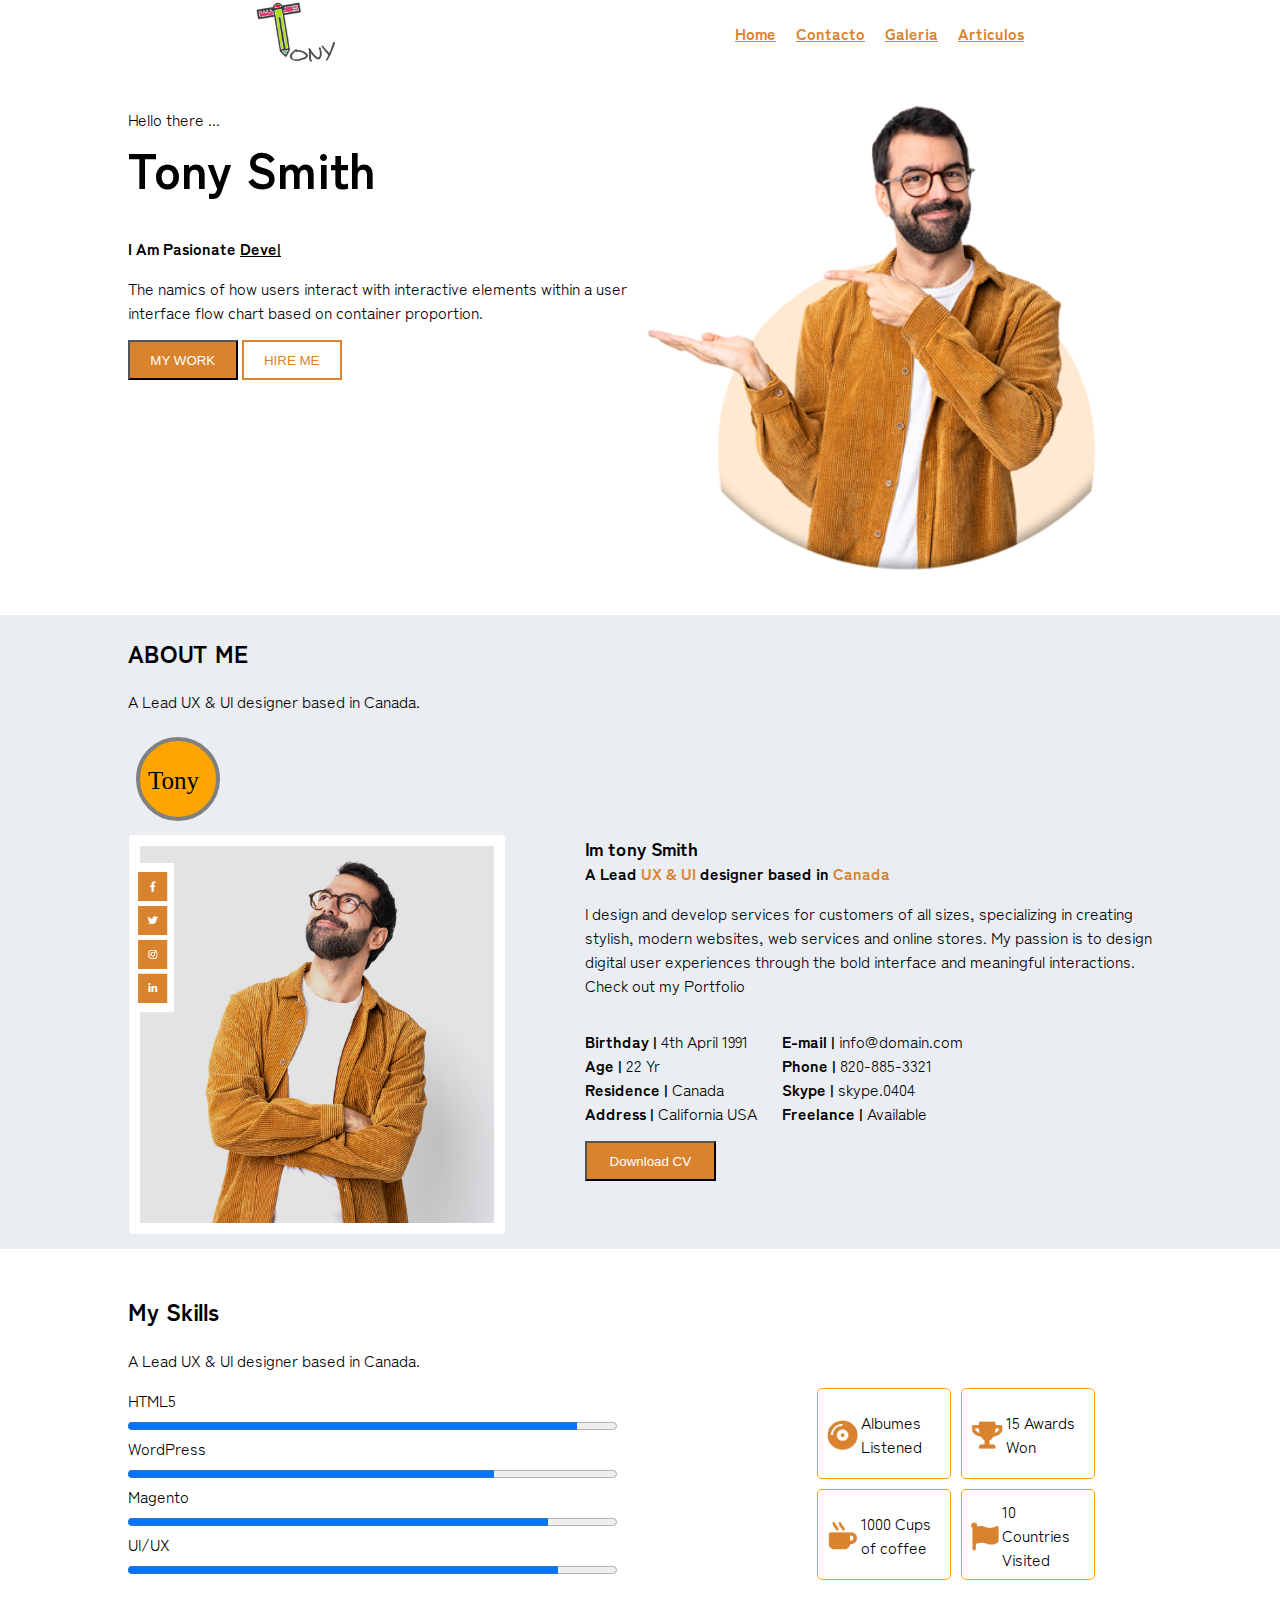
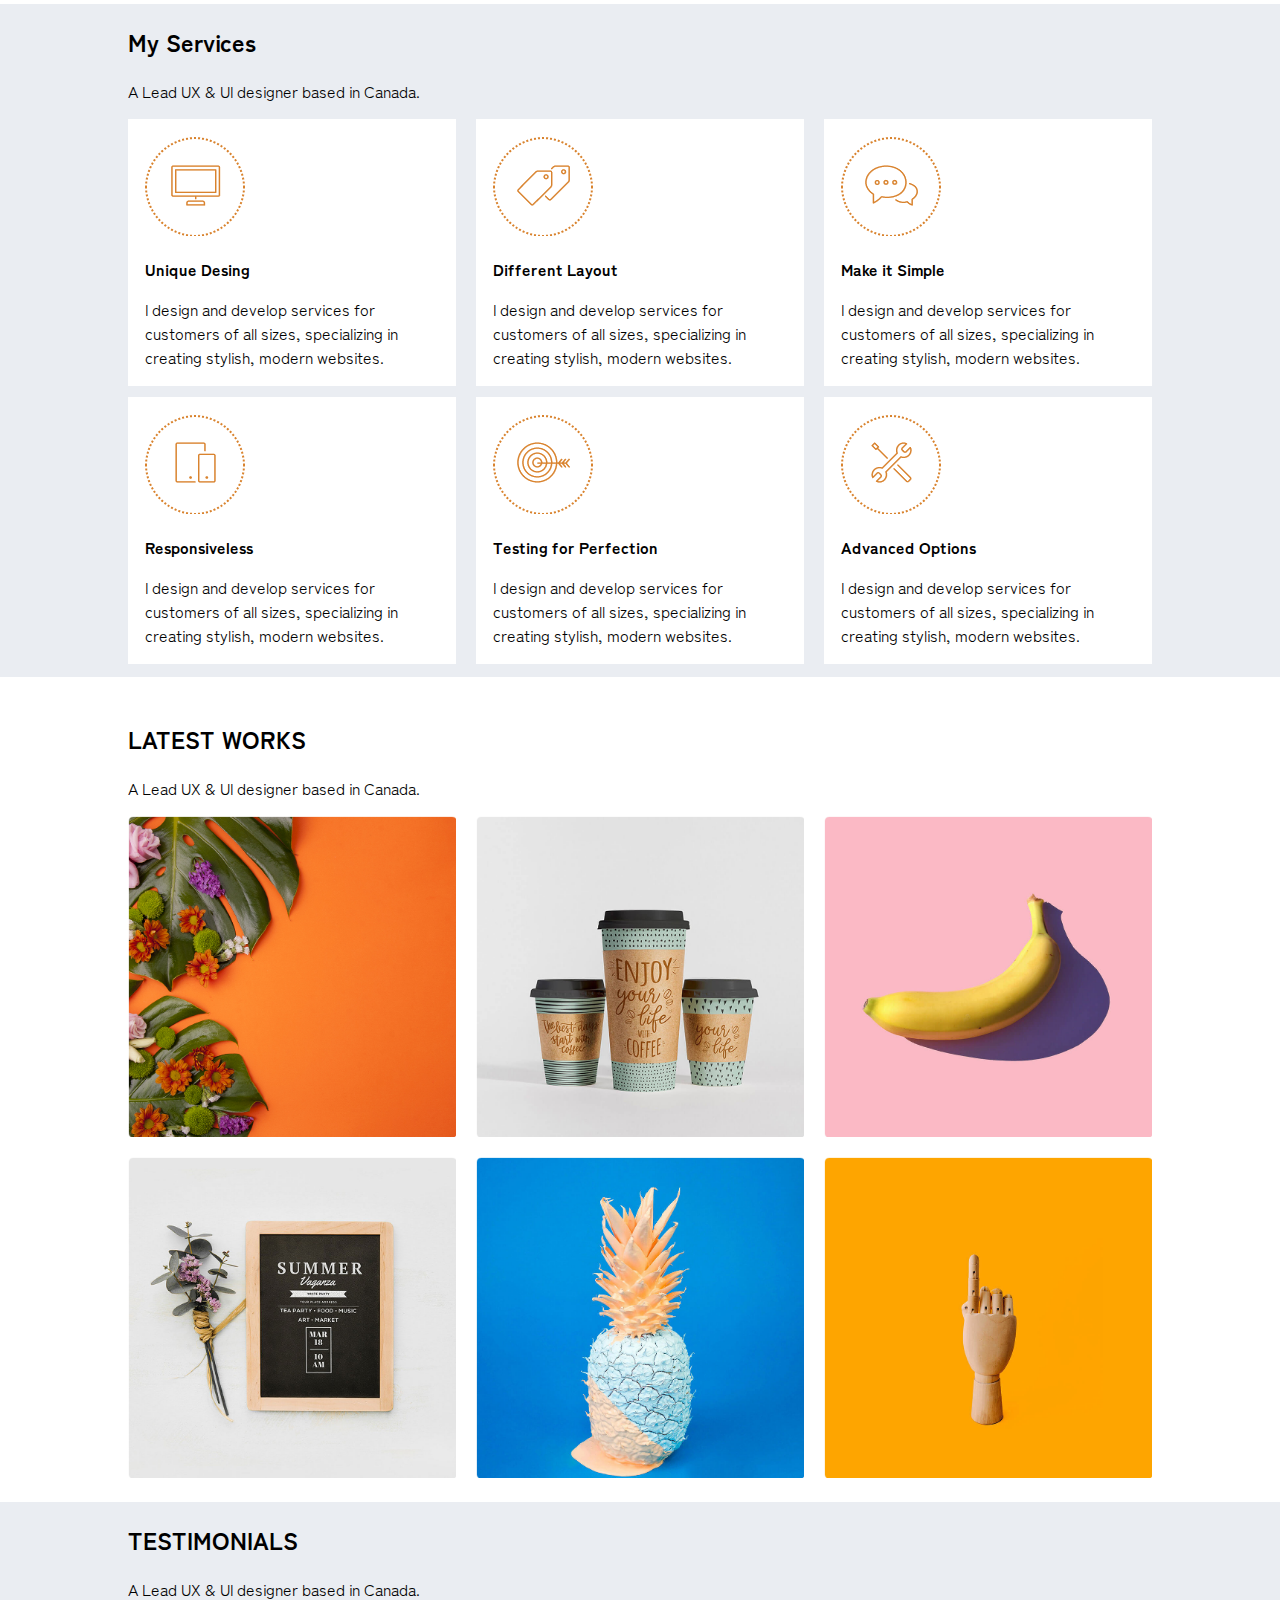
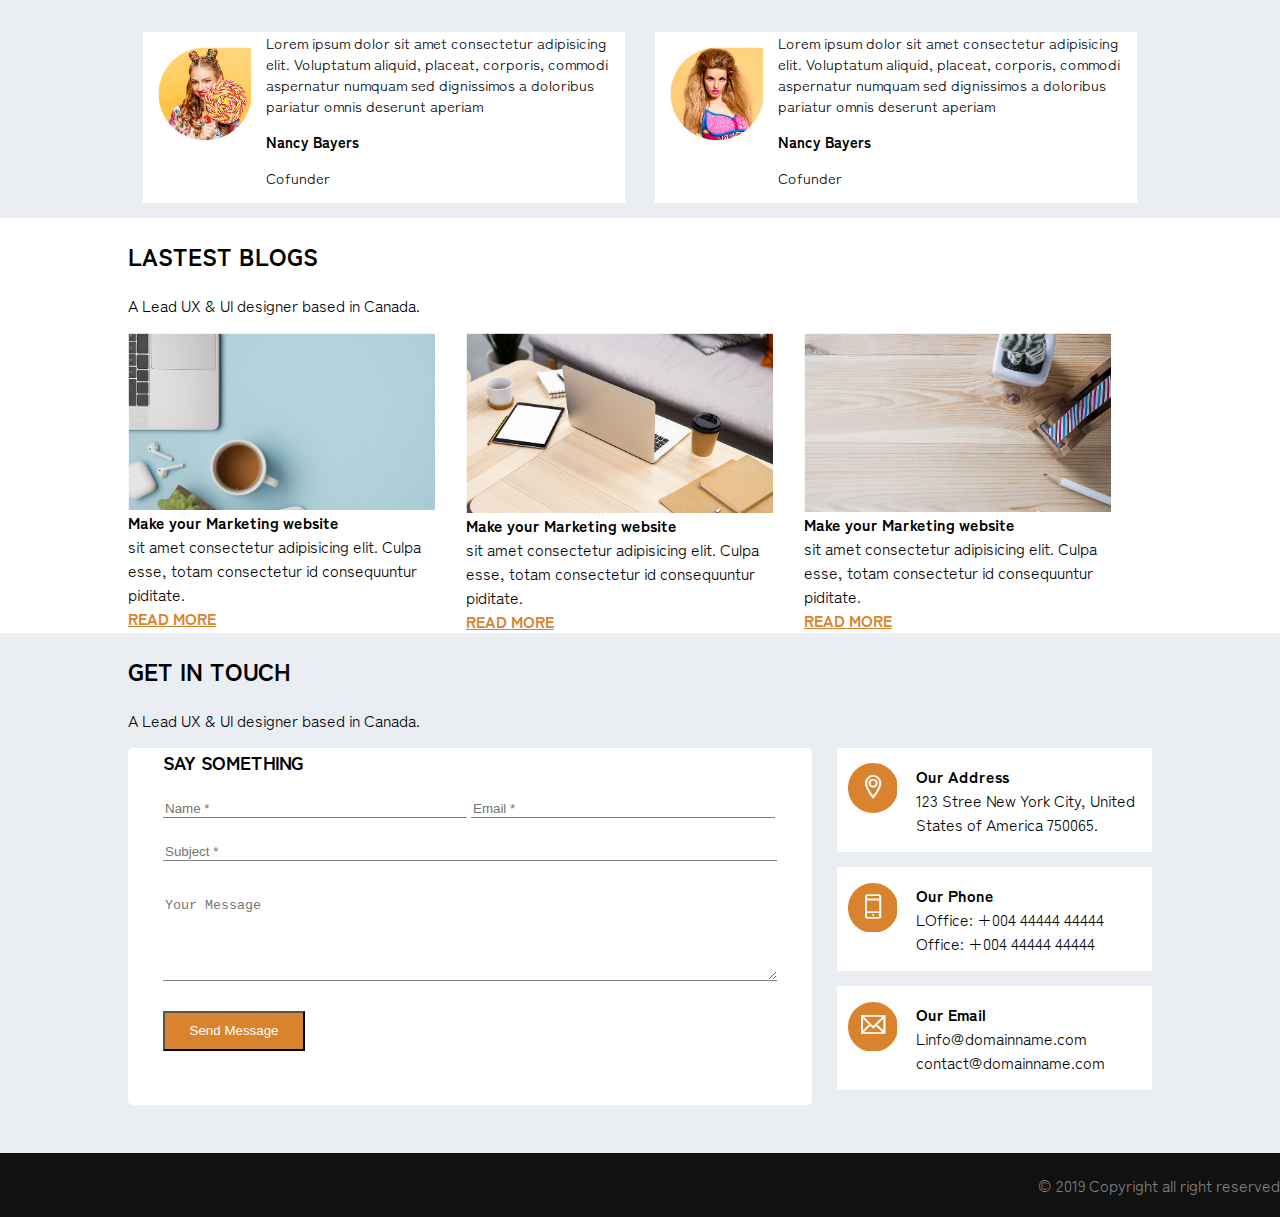
==== index.html @ 7c546a42 "first commit" ====
<!DOCTYPE html>
<html lang="en">

<head>
    <meta charset="UTF-8">
    <meta http-equiv="X-UA-Compatible" content="IE=edge">
    <meta name="viewport" content="width=device-width, initial-scale=1.0">
    <title>Tony</title>
    <link href="css/index.css" rel="stylesheet" type="text/css">
    <link rel="preconnect" href="https://fonts.googleapis.com">
    <link rel="preconnect" href="https://fonts.gstatic.com" crossorigin>
    <link href="https://fonts.googleapis.com/css2?family=Zen+Kaku+Gothic+Antique:wght@400;900&display=swap"
        rel="stylesheet">
</head>

<body>
    <header>
        <a href="#"><img src="imgs/tony-logo.png" width="83px">
        </a>
        <nav><a href="index.html">Home</a> <a href="contacto.html">Contacto</a> <a href="galeria.html">Galeria</a> <a
                href="listado-articulos.html">Articulos</a></nav>
    </header>
    <br>
    <section id="hello">
        <div class="contenedor">
            <div class="flexbox">
                <div>
                    <p id="hello-there">Hello there ...</p>
                    <h1>Tony Smith</h1>
                    <p><b>I Am Pasionate <u>Deve|</u></b></p>
                    <p>The namics of how users interact with interactive elements within a user interface flow chart
                        based
                        on container proportion.</p>
                    <button type="button" class="boton-naranja">MY WORK</button>
                    <button type="button" id="hire">HIRE ME</button>
                </div>

                <img src="imgs/tony-01.png" alt="Imagen de Tony (dueño de la pagina)">
            </div>
        </div>
    </section>
    <br>
    <section id="about-me">
        <div class="contenedor">
            <h2>ABOUT ME</h2>
            <p>A Lead UX & UI designer based in Canada.</p>
            <svg width="100" height="100">
                <circle cx="50" cy="50" r="40" stroke="grey" stroke-width="4" fill="orange" />
                <text fill="#000000" font-size="25" font-family="Verdana" x="20" y="60">Tony</text>
              </svg>
            <div class="flexbox">
                <div id="about-me-izq">
                    <img src="imgs/tony-02.png" alt="Imagen de Tony (dueño de la pagina)">
                </div>

                <div id="about-me-derech">
                    <h3>Im tony Smith</h3>
                    <div>A Lead <p style="color: #d9832e; display: inline;">UX & UI</p> designer based in
                        <p style="color: #d9832e; display: inline;">Canada</p>
                    </div>
                    <p>I design and develop services for customers of all sizes, specializing in creating stylish,
                        modern
                        websites,
                        web services and online stores. My passion is to design digital user experiences through the
                        bold
                        interface
                        and meaningful interactions. Check out my Portfolio
                    </p>
                    <div id="about-datos">
                        <p>
                            <b>Birthday |</b> 4th April 1991
                            <br>
                            <b>Age |</b> 22 Yr
                            <br>
                            <b>Residence |</b> Canada
                            <br>
                            <b>Address |</b> California USA
                        </p>
                        <p>
                            <b>E-mail |</b> info@domain.com
                            <br>
                            <b>Phone |</b> 820-885-3321
                            <br>
                            <b>Skype |</b> skype.0404
                            <br>
                            <b>Freelance |</b> Available

                        </p>
                    </div>
                    <button type="button" class="boton-naranja">Download CV</button>
                </div>
            </div>
        </div>
    </section>
    <br>
    <section id="My-Skills">
        <div class="contenedor">
            <h2>My Skills</h2>
            <p>A Lead UX & UI designer based in Canada.</p>
            <div class="flexbox">
                <div id="progresos">
                    <label for="html5">HTML5</label>
                    <progress id="html5" value="92" max="100"> 92% </progress>
                    <br>
                    <label for="wordpress">WordPress</label>
                    <progress id="wordpress" value="75" max="100"> 75% </progress>
                    <br>
                    <label for="magento">Magento</label>
                    <progress id="magento" value="86" max="100"> 86% </progress>
                    <br>
                    <label for="UiUx">UI/UX</label>
                    <progress id="UiUx" value="88" max="100"> 88% </progress>
                </div>

                <div id="skills-derech">
                    <div id="album"><img src="imgs/disco.png" alt="Imagen de un disco"> Albumes Listened</div>
                    <div id="awards"><img src="imgs/trofeo.png" alt="Imagen de un trofeo">15 Awards Won</div>
                    <div id="coffee"><img src="imgs/cafe.png" alt="Imagen de un café">1000 Cups of coffee</div>
                    <div id="contries"><img src="imgs/bandera.png" alt="imagen de una bandera">10 Countries Visited
                    </div>
                </div>
            </div>
        </div>
    </section>
    <br>
    <section id="my-services">
        <div class="contenedor">
            <h2>My Services</h2>
            <p>A Lead UX & UI designer based in Canada.</p>
            <div id="grid-cajas">
                <div id="desing"><img src="imgs/desing.png" alt="imagen de un monitor"><br>
                    <p><b>Unique Desing</b></p>I design and develop services for
                    customers of all sizes, specializing in creating stylish, modern websites.
                </div>
                <div id="layout"><img src="imgs/layout.png" alt="imagen de etiquetas"><br>
                    <p><b>Different Layout</b></p>I design and develop services for
                    customers of all sizes, specializing in creating stylish, modern websites.
                </div>
                <div id="simple"><img src="imgs/make-it-simple.png" alt="bocadillos de texto con dibujos dentro"><br>
                    <p><b>Make it Simple</b></p>I design and develop services for
                    customers of all sizes, specializing in creating stylish, modern websites.
                </div>
                <div id="responsive"><img src="imgs/responsive.png" alt="imagen de una tablet y un movil"><br>
                    <p><b>Responsiveless</b></p>I design and develop services for
                    customers of all sizes, specializing in creating stylish, modern websites.
                </div>
                <div id="testing"><img src="imgs/testing.png"
                        alt="imagen de una diana con una flecha clavada en el centro"><br>
                    <p><b>Testing for Perfection</b></p>I design and develop services for
                    customers of all sizes, specializing in creating stylish, modern websites.
                </div>
                <div id="options"><img src="imgs/options.png" alt="Imagen de unas llaves inglesas"><br>
                    <p><b>Advanced Options</b></p>I design and develop services for
                    customers of all sizes, specializing in creating stylish, modern websites.
                </div>
            </div>
            <br>
        </div>
    </section>
    <br>
    <section id="latest-works">
        <div class="contenedor">
            <h2>LATEST WORKS</h2>
            <p>A Lead UX & UI designer based in Canada.</p>
            <div id="latest-works-imgs">
                <img src="imgs/works01.png" alt="Cuadro decorativo">
                <img src="imgs/works02.png" alt="Cuadro decorativo">
                <img src="imgs/works03.png" alt="Cuadro decorativo">
                <img src="imgs/works04.png" alt="Cuadro decorativo">
                <img src="imgs/works05.png" alt="Cuadro decorativo">
                <img src="imgs/works06.png" alt="Cuadro decorativo">
            </div>
        </div>
    </section>
    <br>
    <section id="testimonials">
        <div class="contenedor">
            <h2>TESTIMONIALS</h2>
            <p>A Lead UX & UI designer based in Canada.</p>
            <div id="contenedor">
                <div class="testimonial-box"><img src="imgs/testimonial1.png" alt="imagen de la cofundadora">
                    <div>Lorem ipsum dolor sit amet consectetur
                        adipisicing elit. Voluptatum aliquid,
                        placeat, corporis, commodi aspernatur numquam sed dignissimos a doloribus pariatur omnis
                        deserunt
                        aperiam
                        <p><b>Nancy Bayers</b></p>
                        <p>Cofunder</p>
                    </div>
                    <br>
                </div>

                <div class="testimonial-box"><img src="imgs/testimonial2.png" alt="imagen de la cofundadora">
                    <div>Lorem ipsum dolor sit amet consectetur
                        adipisicing elit. Voluptatum aliquid,
                        placeat, corporis, commodi aspernatur numquam sed dignissimos a doloribus pariatur omnis
                        deserunt
                        aperiam
                        <p><b>Nancy Bayers</b></p>
                        <p>Cofunder</p>
                    </div>
                    <br>
                </div>
            </div>
        </div>
    </section>
    <section id="lastest-blogs">
        <div class="contenedor">
            <h2>LASTEST BLOGS</h2>
            <p>A Lead UX & UI designer based in Canada.</p>
            <div id="blogs-container">
                <div class="lastest-blogs-box">
                    <img src="imgs/blogs1.png" alt="imagen con un café un ordenador y auriculares"><b>Make your
                        Marketing website</b>sit amet consectetur adipisicing elit.
                    Culpa esse,
                    totam consectetur id consequuntur piditate.<br>
                    <a href="#" class="enlace">READ MORE</a>
                </div>
                <div class="lastest-blogs-box">
                    <img src="imgs/blogs2.png"
                        alt="Imagen de una mesa con un ordenador y tablet junto a un café"><b>Make your Marketing
                        website</b>sit amet consectetur adipisicing elit.
                    Culpa esse,
                    totam consectetur id consequuntur piditate.<br>
                    <a href="#" class="enlace">READ MORE</a>
                </div>
                <div class="lastest-blogs-box">
                    <img src="imgs/blogs3.png" alt="imagen de una mesa con un lápiz y una libreta"><b>Make your
                        Marketing website</b>sit amet consectetur adipisicing elit.
                    Culpa esse,
                    totam consectetur id consequuntur piditate.<br>
                    <a href="#" class="enlace">READ MORE</a>
                </div>
            </div>
        </div>

    </section>

    <section id="get-in-touch">
        <div class="contenedor">
            <h2>GET IN TOUCH</h2>
            <p>A Lead UX & UI designer based in Canada.</p>
            <div class="flexbox">
                <div id="formulario">
                    <h3>SAY SOMETHING</h3>
                    <form>
                        <input type="text" id="name" name="name" placeholder="Name *" required>
                        <input type="email" id="email" name="email" placeholder="Email *" required><br>
                        <input type="text" id="subject" name="subject" placeholder="Subject *" required><br>
                        <textarea placeholder="Your Message"></textarea>
                        <button type="submit" class="boton-naranja">Send Message</button>
                    </form>
                </div>
                <div id="info-adicional">

                    <div>
                        <img src="imgs/address.png" alt="Logotipo de dirección">
                        <p><b>Our Address</b><br> 123 Stree New York City, United
                            States of America 750065.</p>
                    </div>
                    <div>
                        <img src="imgs/phone.png" alt="Logotipo de un smartphone">
                        <p><b>Our Phone</b><br> LOffice: +004 44444 44444
                            Office: +004 44444 44444</p>
                    </div>
                    <div>
                        <img src="imgs/email.png" alt="Logotipo de una carta">
                        <p><b>Our Email</b><br> Linfo@domainname.com
                            contact@domainname.com</p>
                    </div>

                </div>
            </div>
            <br>
            <br>
        </div>
    </section>

    <footer>
        <div id="copyright">&#169; 2019 Copyright all right reserved</div>
    </footer>
</body>

</html>
---- css/index.css ----
body {
    font-family: 'Zen Kaku Gothic Antique', sans-serif;
    --naranja: #d9832e;
    margin: 0;
}

#logo{
    width: 83px;
}


a:hover {
    color: rgb(122, 65, 45);
}

a:visited {
    color: grey;
}

nav {
    display: flex;
    flex-direction: row;
    align-items: center;
    gap: 20px;
}

header {
    height: 80%;
    display: flex;
    flex-direction: row;
    position: sticky;
    justify-content: space-between;
    top: 0%;
    background-color: white;
    padding-left: 20%;
    padding-right: 20%;
}

section {
    display: flex;
    flex-direction: column;
    align-items: center;
    --tema-gris: #eaedf2;
}

#hello h1 {
    margin-top: 0px;
    font-size: 50px;
}

#hello-there {
    margin-bottom: 0px;
}

#hello img {
    height: 500px;
}

.boton-naranja {
    background-color: var(--naranja);
    color: white;
    padding-right: 4%;
    padding-left: 4%;
    padding-top: 1.5%;
    padding-bottom: 1.5%;
    height: 40px;
}

#hire {
    border: 2px solid var(--naranja);
    background-color: white;
    color: #d9832e;
    padding-right: 4%;
    padding-left: 4%;
    padding-top: 1.5%;
    padding-bottom: 1.5%;
    height: 40px;
}

#about-me, #my-services, #testimonials, #get-in-touch {
    background-color: var(--tema-gris);
}

#my-services {
    display: flex;
    flex-direction: column;
    align-items: center;
}

#about-me img {
    height: 400px;
    margin-bottom: 10px;
}

#about-datos {
    display: flex;
    flex-direction: row;
    gap: 25px;
}

#about-me-izq {
    margin-right: 80px;
}

#about-me-derech h3+div {
    font-weight: bold;
    padding: 0;
    margin: 0;
}

#about-me-derech h3 {
    margin: 0;
    padding: 0;
}

.flexbox {
    display: flex;
    flex-direction: row;
}


#skills-derech {
    padding-left: 200px;
    padding-bottom: 10px;
    width: 350px;
    display: grid;
    grid-template-columns: 40% 40%;
    grid-template-rows: 50% 50%;
    row-gap: 10px;
    column-gap: 10px;
}

#skills-derech>div {
    display: flex;
    flex-direction: row;
    border: 1px solid orange;
    border-radius: 5px;
    align-items: center;
    padding: 9px;
}

#skills-derech div img {
    height: 30px;
    padding-right: 3px;
    padding-top: 3px;
}

#progresos {
    width: 50%;
}

#progresos>progress {
    width: 100%;
    color: var(--naranja) !important;
}


#grid-cajas {
    display: grid;
    grid-template-columns: 1fr 1fr 1fr;
    grid-template-rows: 1fr 1fr;
    column-gap: 2%;
    row-gap: 2%;
}

#grid-cajas div {
    background-color: white;
    padding: 17px;
}

#latest-works-imgs img {
    width: 100%;
    height: 100%;
}

#latest-works-imgs {
    display: grid;
    grid-template-columns: 1fr 1fr 1fr;
    grid-template-rows: 1fr 1fr;
    row-gap: 20px;
    column-gap: 20px;
}


.testimonial-box {
    display: flex;
    background-color: white;
    margin: 15px;
    font-size: 15px;
}


.testimonial-box img {
    height: 100px;
    padding: 15px;
}

#blogs-container {
    align-content: center;
    display: grid;
    grid-template-columns: 30% 30% 30%;
    grid-row: 100%;
    column-gap: 3%;
}

.lastest-blogs-box {
    display: flex;
    flex-direction: column;
}

a {
    font-weight: bold;
    color: var(--naranja);
    text-decoration-color: var(--naranja);
}

#formulario {
    background-color: white;
    border-radius: 5px;
    padding-left: 35px;
    padding-right: 35px;
}

form .boton-naranja {
    margin-top: 25px;
}

#formulario h3 {
    padding: 0;
    margin: 0;
}

input {
    border: 0;
    border-bottom: 1px solid grey;
    width: 300px;
    margin-top: 25px;
}

#subject {
    width: 610px;
}

input:focus {
    color: var(--naranja);
}

input:enabled {
    background-color: white;
}

textarea {
    border: 0;
    border-bottom: 1px solid grey;
    margin-top: 35px;
    width: 610px;
    height: 80px;
}

#info-adicional div {
    margin-left: 25px;
    background-color: white;
    display: grid;
    grid-template-columns: 25% 70%;
    grid-template-rows: auto auto auto;
    margin-bottom: 15px;
}

#info-adicional img {
    margin-top: 15px;
    margin-left: 10px;
}

#contenedor {
    display: grid;
    grid-template-columns: auto auto;
    grid-row: auto;
}

footer {
    background-color: #111111;
    color: #828283;
    padding-top: 20px;
    padding-bottom: 20px;
}

#copyright {
    text-align: end;
}

.contenedor {
    width: 80%;
}

#hello .flexbox div {
    width: 60%;
}

/* Media queries */

@media screen and (max-width: 350px) {
    header {
        padding: 0;
    }

    nav {
        flex-direction: column;
        gap: 3px;
    }

    footer {
        position: unset;
    }

    .testimonial-box {
        margin-left: 2px;
        margin-right: 2px;
    }
}

@media screen and (max-width: 700px) {
    header {
        padding-left: 10px;
        padding-right: 10px;
    }
}

@media screen and (min-width: 100px) and (max-width: 500px) {
    .flexbox {
        display: flex;
        flex-direction: column;
        align-items: center;
    }

    header {
        padding: 0;
    }

    .contenedor {
        width: 90%;
    }

    #hello img {
        width: 200px;
        height: auto;
    }

    #about-me img {
        background-color: white;
        padding: 1.5%;
        height: 200px;
        margin-bottom: 10px;
    }

    #progresos {
        width: 70%;
    }

    #skills-derech {
        padding: 0;
        padding-top: 20px;
        display: flex;
        flex-direction: column;
        width: 70%;
    }

    #grid-cajas {
        grid-template-columns: 50% 50%;
        grid-template-rows: auto auto auto;
    }

    #testing, #options {
        margin-bottom: 50px;
    }

    #latest-works-imgs {
        grid-template-columns: 50% 50%;
        grid-template-rows: auto auto auto;

    }

    .testimonial-box {
        flex-direction: column;
        padding: 5px;
    }

    #blogs-container {
        grid-template-columns: 100%;
    }

    #formulario {
        width: 100%;
    }

    input, textarea, #subject {
        width: 100%;
    }

    #info-adicional div {
        margin-left: 0px;
        margin-top: 20px;
    }

    #info-adicional img {
        margin-top: 15px;
        margin-left: 10px;
    }

}

@media screen and (min-width: 500px) and (max-width: 1000px) {
    #hello img {
        width: 300px;
        height: 300px;
        justify-content: center;
    }

    .contenedor {
        width: 90%;
    }

    #about-me-izq {
        margin-right: 40px;
    }

    #about-me-izq img:first-child {
        height: 200px;
    }

    #skills-derech {
        padding-left: 50px;
        width: 450px;
    }

    #latest-works-imgs {
        grid-template-columns: 30% 30% 30%;
    }

    .testimonial-box {
        margin-left: 0;
        padding: 5px;
    }

    #formulario {
        width: 70%;
    }

    input, textarea, #subject {
        width: 100%;
    }
}

@media screen and (min-width: 1000px) and (max-width: 1100px) {
    #formulario {
        width: 70%;
    }

    input, textarea, #subject {
        width: 100%;
    }
}
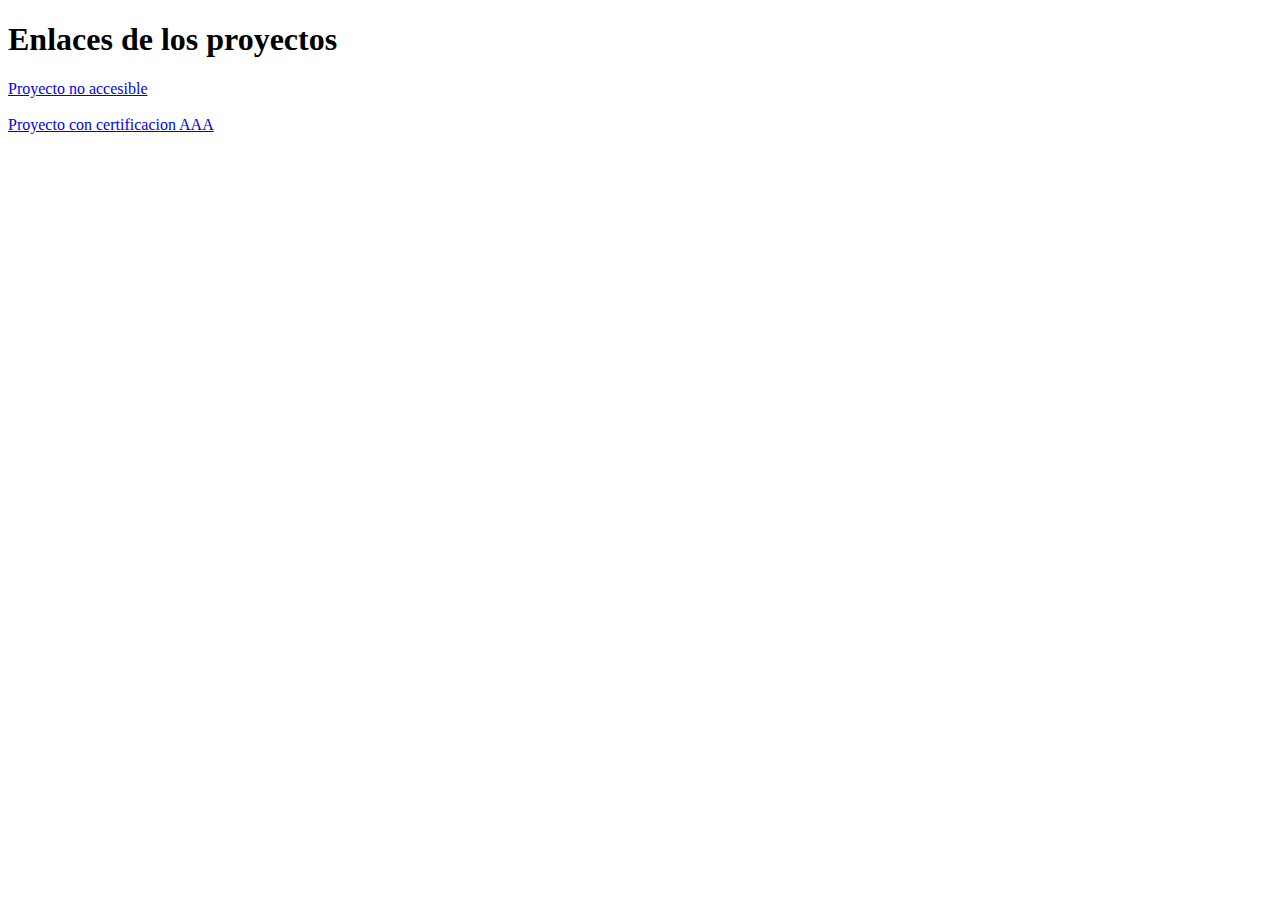
==== commit a625832b: "añadido el index.html" ====
--- a/index.html
+++ b/index.html
@@ -1,284 +1,15 @@
 <!DOCTYPE html>
-<html lang="en">
-
+<html lang="es">
 <head>
     <meta charset="UTF-8">
     <meta http-equiv="X-UA-Compatible" content="IE=edge">
     <meta name="viewport" content="width=device-width, initial-scale=1.0">
-    <title>Tony</title>
-    <link href="css/index.css" rel="stylesheet" type="text/css">
-    <link rel="preconnect" href="https://fonts.googleapis.com">
-    <link rel="preconnect" href="https://fonts.gstatic.com" crossorigin>
-    <link href="https://fonts.googleapis.com/css2?family=Zen+Kaku+Gothic+Antique:wght@400;900&display=swap"
-        rel="stylesheet">
+    <title>Document</title>
 </head>
+<body>
+    <h1>Enlaces de los proyectos</h1>
+    <a href="Proyecto/index.html">Proyecto no accesible</a><br><br>
+    <a href="Proyecto_AAA/index.html">Proyecto con certificacion AAA</a>
 
-<body>
-    <header>
-        <a href="#"><img src="imgs/tony-logo.png" width="83px">
-        </a>
-        <nav><a href="index.html">Home</a> <a href="contacto.html">Contacto</a> <a href="galeria.html">Galeria</a> <a
-                href="listado-articulos.html">Articulos</a></nav>
-    </header>
-    <br>
-    <section id="hello">
-        <div class="contenedor">
-            <div class="flexbox">
-                <div>
-                    <p id="hello-there">Hello there ...</p>
-                    <h1>Tony Smith</h1>
-                    <p><b>I Am Pasionate <u>Deve|</u></b></p>
-                    <p>The namics of how users interact with interactive elements within a user interface flow chart
-                        based
-                        on container proportion.</p>
-                    <button type="button" class="boton-naranja">MY WORK</button>
-                    <button type="button" id="hire">HIRE ME</button>
-                </div>
-
-                <img src="imgs/tony-01.png" alt="Imagen de Tony (dueño de la pagina)">
-            </div>
-        </div>
-    </section>
-    <br>
-    <section id="about-me">
-        <div class="contenedor">
-            <h2>ABOUT ME</h2>
-            <p>A Lead UX & UI designer based in Canada.</p>
-            <svg width="100" height="100">
-                <circle cx="50" cy="50" r="40" stroke="grey" stroke-width="4" fill="orange" />
-                <text fill="#000000" font-size="25" font-family="Verdana" x="20" y="60">Tony</text>
-              </svg>
-            <div class="flexbox">
-                <div id="about-me-izq">
-                    <img src="imgs/tony-02.png" alt="Imagen de Tony (dueño de la pagina)">
-                </div>
-
-                <div id="about-me-derech">
-                    <h3>Im tony Smith</h3>
-                    <div>A Lead <p style="color: #d9832e; display: inline;">UX & UI</p> designer based in
-                        <p style="color: #d9832e; display: inline;">Canada</p>
-                    </div>
-                    <p>I design and develop services for customers of all sizes, specializing in creating stylish,
-                        modern
-                        websites,
-                        web services and online stores. My passion is to design digital user experiences through the
-                        bold
-                        interface
-                        and meaningful interactions. Check out my Portfolio
-                    </p>
-                    <div id="about-datos">
-                        <p>
-                            <b>Birthday |</b> 4th April 1991
-                            <br>
-                            <b>Age |</b> 22 Yr
-                            <br>
-                            <b>Residence |</b> Canada
-                            <br>
-                            <b>Address |</b> California USA
-                        </p>
-                        <p>
-                            <b>E-mail |</b> info@domain.com
-                            <br>
-                            <b>Phone |</b> 820-885-3321
-                            <br>
-                            <b>Skype |</b> skype.0404
-                            <br>
-                            <b>Freelance |</b> Available
-
-                        </p>
-                    </div>
-                    <button type="button" class="boton-naranja">Download CV</button>
-                </div>
-            </div>
-        </div>
-    </section>
-    <br>
-    <section id="My-Skills">
-        <div class="contenedor">
-            <h2>My Skills</h2>
-            <p>A Lead UX & UI designer based in Canada.</p>
-            <div class="flexbox">
-                <div id="progresos">
-                    <label for="html5">HTML5</label>
-                    <progress id="html5" value="92" max="100"> 92% </progress>
-                    <br>
-                    <label for="wordpress">WordPress</label>
-                    <progress id="wordpress" value="75" max="100"> 75% </progress>
-                    <br>
-                    <label for="magento">Magento</label>
-                    <progress id="magento" value="86" max="100"> 86% </progress>
-                    <br>
-                    <label for="UiUx">UI/UX</label>
-                    <progress id="UiUx" value="88" max="100"> 88% </progress>
-                </div>
-
-                <div id="skills-derech">
-                    <div id="album"><img src="imgs/disco.png" alt="Imagen de un disco"> Albumes Listened</div>
-                    <div id="awards"><img src="imgs/trofeo.png" alt="Imagen de un trofeo">15 Awards Won</div>
-                    <div id="coffee"><img src="imgs/cafe.png" alt="Imagen de un café">1000 Cups of coffee</div>
-                    <div id="contries"><img src="imgs/bandera.png" alt="imagen de una bandera">10 Countries Visited
-                    </div>
-                </div>
-            </div>
-        </div>
-    </section>
-    <br>
-    <section id="my-services">
-        <div class="contenedor">
-            <h2>My Services</h2>
-            <p>A Lead UX & UI designer based in Canada.</p>
-            <div id="grid-cajas">
-                <div id="desing"><img src="imgs/desing.png" alt="imagen de un monitor"><br>
-                    <p><b>Unique Desing</b></p>I design and develop services for
-                    customers of all sizes, specializing in creating stylish, modern websites.
-                </div>
-                <div id="layout"><img src="imgs/layout.png" alt="imagen de etiquetas"><br>
-                    <p><b>Different Layout</b></p>I design and develop services for
-                    customers of all sizes, specializing in creating stylish, modern websites.
-                </div>
-                <div id="simple"><img src="imgs/make-it-simple.png" alt="bocadillos de texto con dibujos dentro"><br>
-                    <p><b>Make it Simple</b></p>I design and develop services for
-                    customers of all sizes, specializing in creating stylish, modern websites.
-                </div>
-                <div id="responsive"><img src="imgs/responsive.png" alt="imagen de una tablet y un movil"><br>
-                    <p><b>Responsiveless</b></p>I design and develop services for
-                    customers of all sizes, specializing in creating stylish, modern websites.
-                </div>
-                <div id="testing"><img src="imgs/testing.png"
-                        alt="imagen de una diana con una flecha clavada en el centro"><br>
-                    <p><b>Testing for Perfection</b></p>I design and develop services for
-                    customers of all sizes, specializing in creating stylish, modern websites.
-                </div>
-                <div id="options"><img src="imgs/options.png" alt="Imagen de unas llaves inglesas"><br>
-                    <p><b>Advanced Options</b></p>I design and develop services for
-                    customers of all sizes, specializing in creating stylish, modern websites.
-                </div>
-            </div>
-            <br>
-        </div>
-    </section>
-    <br>
-    <section id="latest-works">
-        <div class="contenedor">
-            <h2>LATEST WORKS</h2>
-            <p>A Lead UX & UI designer based in Canada.</p>
-            <div id="latest-works-imgs">
-                <img src="imgs/works01.png" alt="Cuadro decorativo">
-                <img src="imgs/works02.png" alt="Cuadro decorativo">
-                <img src="imgs/works03.png" alt="Cuadro decorativo">
-                <img src="imgs/works04.png" alt="Cuadro decorativo">
-                <img src="imgs/works05.png" alt="Cuadro decorativo">
-                <img src="imgs/works06.png" alt="Cuadro decorativo">
-            </div>
-        </div>
-    </section>
-    <br>
-    <section id="testimonials">
-        <div class="contenedor">
-            <h2>TESTIMONIALS</h2>
-            <p>A Lead UX & UI designer based in Canada.</p>
-            <div id="contenedor">
-                <div class="testimonial-box"><img src="imgs/testimonial1.png" alt="imagen de la cofundadora">
-                    <div>Lorem ipsum dolor sit amet consectetur
-                        adipisicing elit. Voluptatum aliquid,
-                        placeat, corporis, commodi aspernatur numquam sed dignissimos a doloribus pariatur omnis
-                        deserunt
-                        aperiam
-                        <p><b>Nancy Bayers</b></p>
-                        <p>Cofunder</p>
-                    </div>
-                    <br>
-                </div>
-
-                <div class="testimonial-box"><img src="imgs/testimonial2.png" alt="imagen de la cofundadora">
-                    <div>Lorem ipsum dolor sit amet consectetur
-                        adipisicing elit. Voluptatum aliquid,
-                        placeat, corporis, commodi aspernatur numquam sed dignissimos a doloribus pariatur omnis
-                        deserunt
-                        aperiam
-                        <p><b>Nancy Bayers</b></p>
-                        <p>Cofunder</p>
-                    </div>
-                    <br>
-                </div>
-            </div>
-        </div>
-    </section>
-    <section id="lastest-blogs">
-        <div class="contenedor">
-            <h2>LASTEST BLOGS</h2>
-            <p>A Lead UX & UI designer based in Canada.</p>
-            <div id="blogs-container">
-                <div class="lastest-blogs-box">
-                    <img src="imgs/blogs1.png" alt="imagen con un café un ordenador y auriculares"><b>Make your
-                        Marketing website</b>sit amet consectetur adipisicing elit.
-                    Culpa esse,
-                    totam consectetur id consequuntur piditate.<br>
-                    <a href="#" class="enlace">READ MORE</a>
-                </div>
-                <div class="lastest-blogs-box">
-                    <img src="imgs/blogs2.png"
-                        alt="Imagen de una mesa con un ordenador y tablet junto a un café"><b>Make your Marketing
-                        website</b>sit amet consectetur adipisicing elit.
-                    Culpa esse,
-                    totam consectetur id consequuntur piditate.<br>
-                    <a href="#" class="enlace">READ MORE</a>
-                </div>
-                <div class="lastest-blogs-box">
-                    <img src="imgs/blogs3.png" alt="imagen de una mesa con un lápiz y una libreta"><b>Make your
-                        Marketing website</b>sit amet consectetur adipisicing elit.
-                    Culpa esse,
-                    totam consectetur id consequuntur piditate.<br>
-                    <a href="#" class="enlace">READ MORE</a>
-                </div>
-            </div>
-        </div>
-
-    </section>
-
-    <section id="get-in-touch">
-        <div class="contenedor">
-            <h2>GET IN TOUCH</h2>
-            <p>A Lead UX & UI designer based in Canada.</p>
-            <div class="flexbox">
-                <div id="formulario">
-                    <h3>SAY SOMETHING</h3>
-                    <form>
-                        <input type="text" id="name" name="name" placeholder="Name *" required>
-                        <input type="email" id="email" name="email" placeholder="Email *" required><br>
-                        <input type="text" id="subject" name="subject" placeholder="Subject *" required><br>
-                        <textarea placeholder="Your Message"></textarea>
-                        <button type="submit" class="boton-naranja">Send Message</button>
-                    </form>
-                </div>
-                <div id="info-adicional">
-
-                    <div>
-                        <img src="imgs/address.png" alt="Logotipo de dirección">
-                        <p><b>Our Address</b><br> 123 Stree New York City, United
-                            States of America 750065.</p>
-                    </div>
-                    <div>
-                        <img src="imgs/phone.png" alt="Logotipo de un smartphone">
-                        <p><b>Our Phone</b><br> LOffice: +004 44444 44444
-                            Office: +004 44444 44444</p>
-                    </div>
-                    <div>
-                        <img src="imgs/email.png" alt="Logotipo de una carta">
-                        <p><b>Our Email</b><br> Linfo@domainname.com
-                            contact@domainname.com</p>
-                    </div>
-
-                </div>
-            </div>
-            <br>
-            <br>
-        </div>
-    </section>
-
-    <footer>
-        <div id="copyright">&#169; 2019 Copyright all right reserved</div>
-    </footer>
 </body>
-
 </html>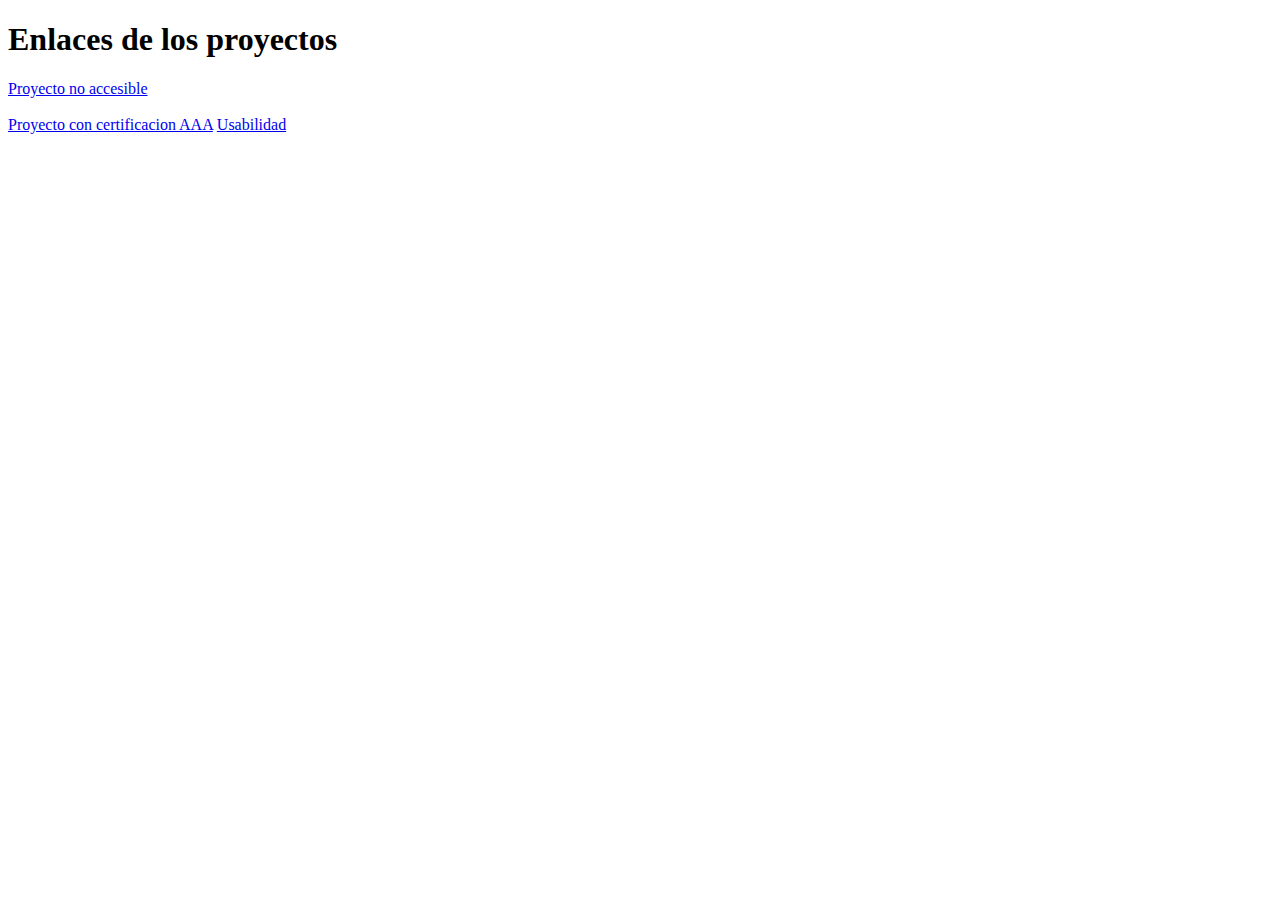
==== commit c560b0e6: "añadido usabilidad" ====
--- a/index.html
+++ b/index.html
@@ -10,6 +10,7 @@
     <h1>Enlaces de los proyectos</h1>
     <a href="Proyecto/index.html">Proyecto no accesible</a><br><br>
     <a href="Proyecto_AAA/index.html">Proyecto con certificacion AAA</a>
+    <a href="Usabilidad/index.html">Usabilidad</a>
 
 </body>
 </html>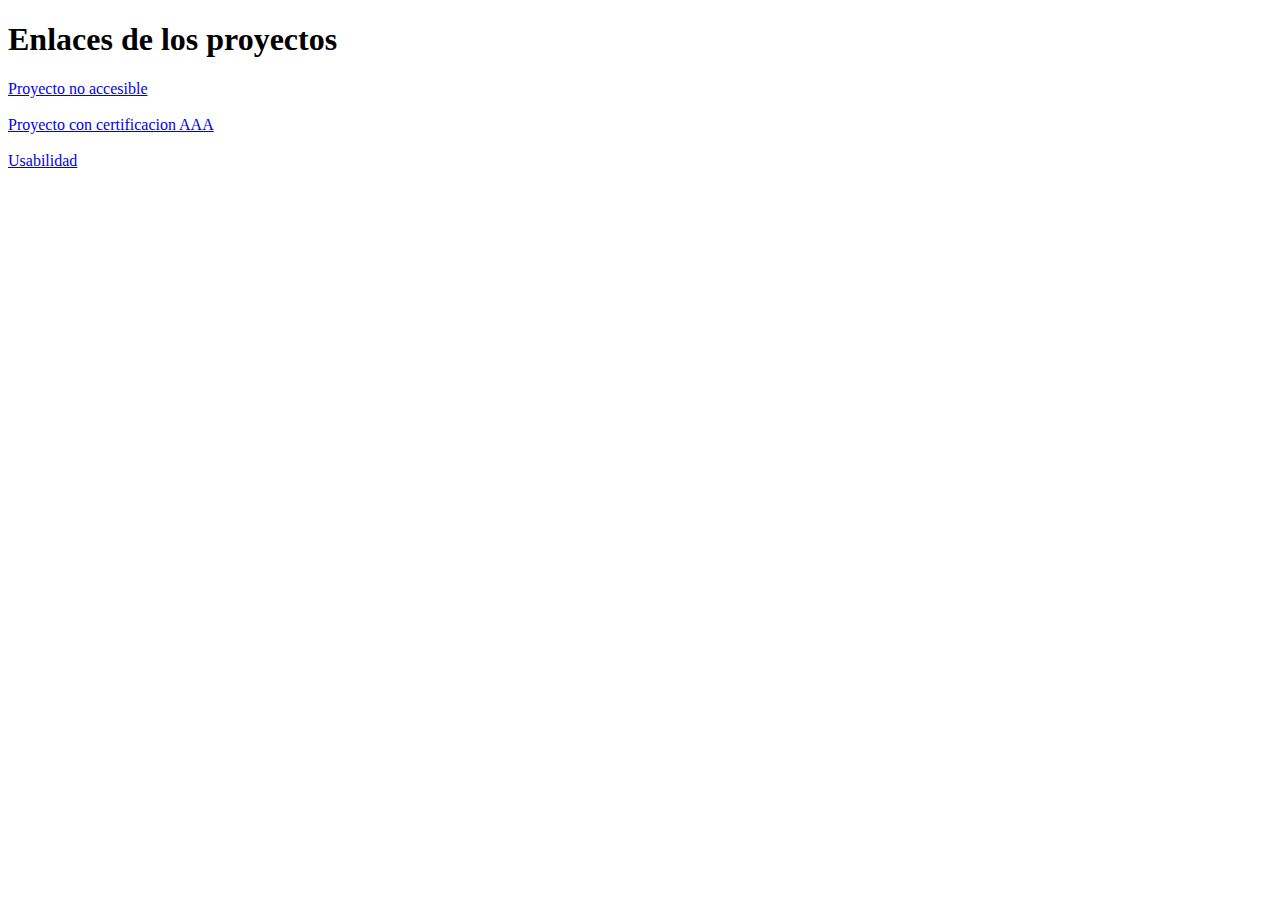
==== commit f6e97ac6: "optimizado 4" ====
--- a/index.html
+++ b/index.html
@@ -9,7 +9,7 @@
 <body>
     <h1>Enlaces de los proyectos</h1>
     <a href="Proyecto/index.html">Proyecto no accesible</a><br><br>
-    <a href="Proyecto_AAA/index.html">Proyecto con certificacion AAA</a>
+    <a href="Proyecto_AAA/index.html">Proyecto con certificacion AAA</a><br><br>
     <a href="Usabilidad/index.html">Usabilidad</a>
 
 </body>
